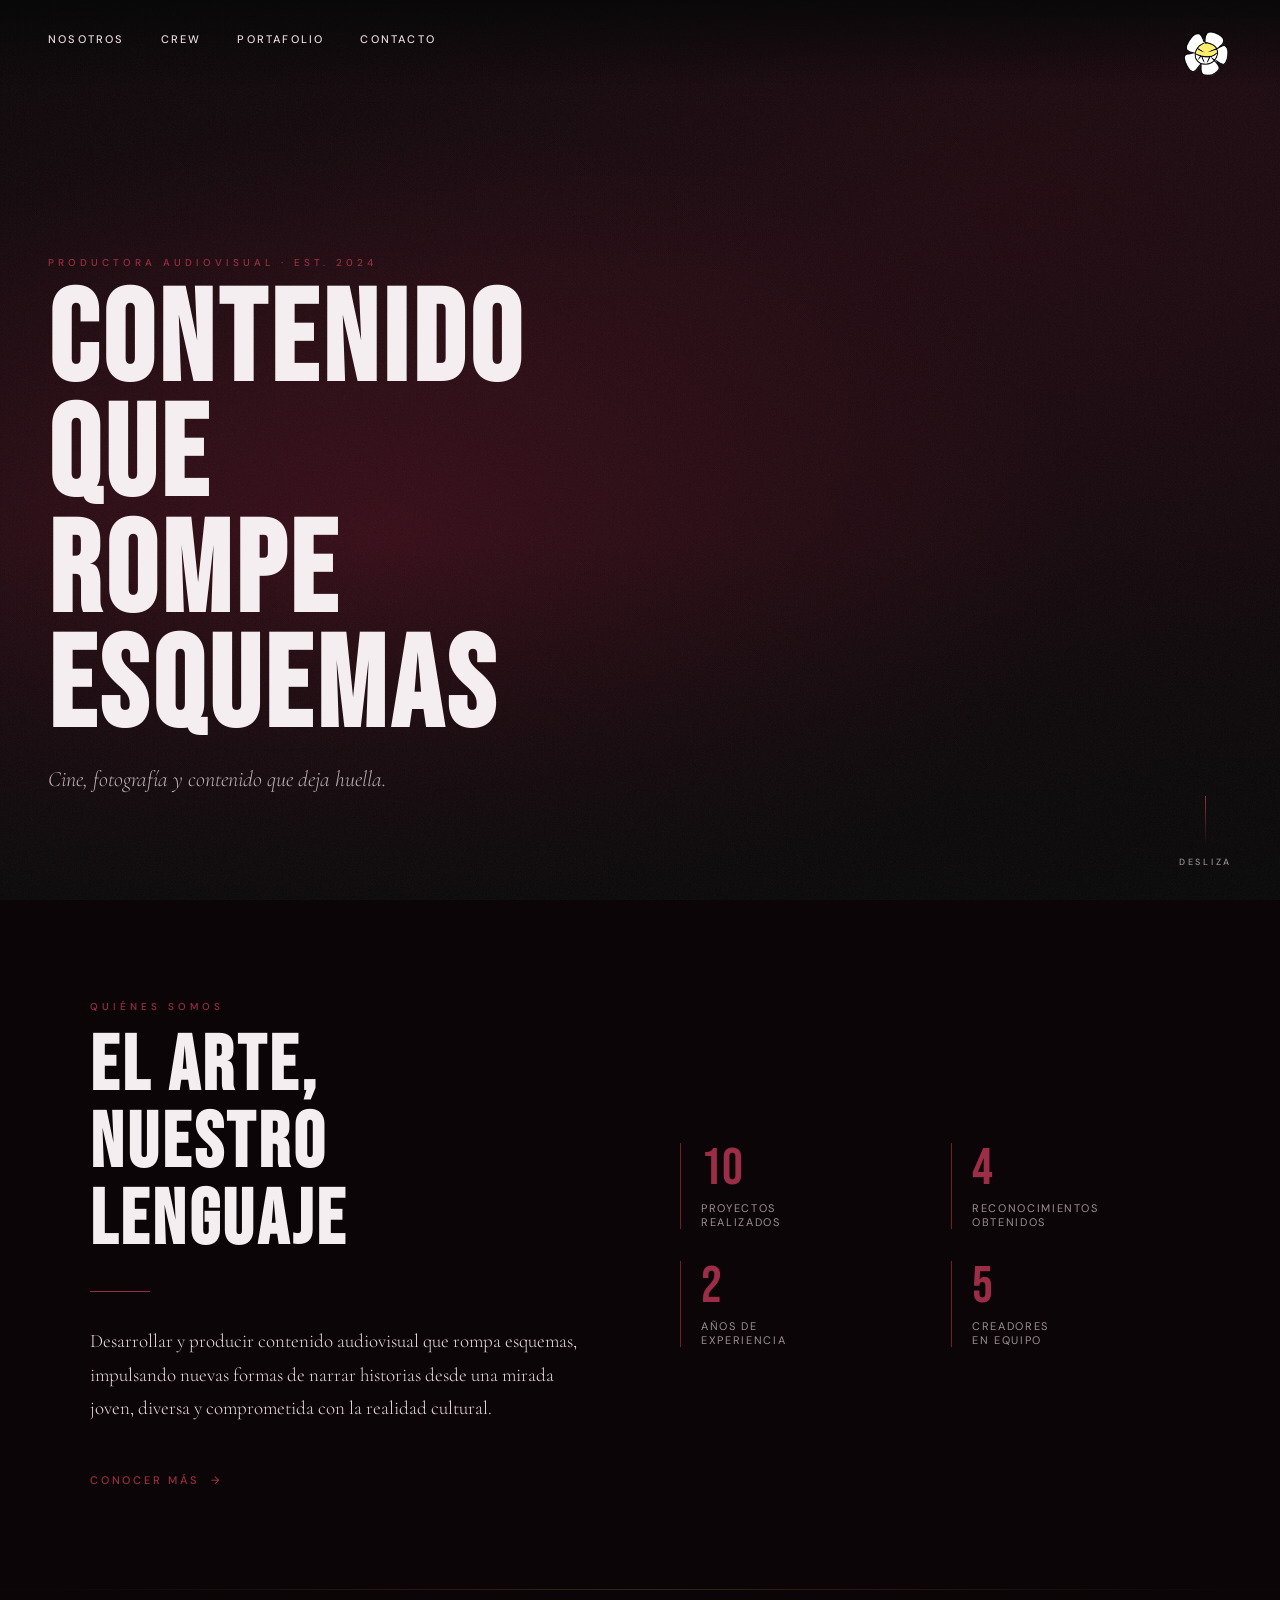
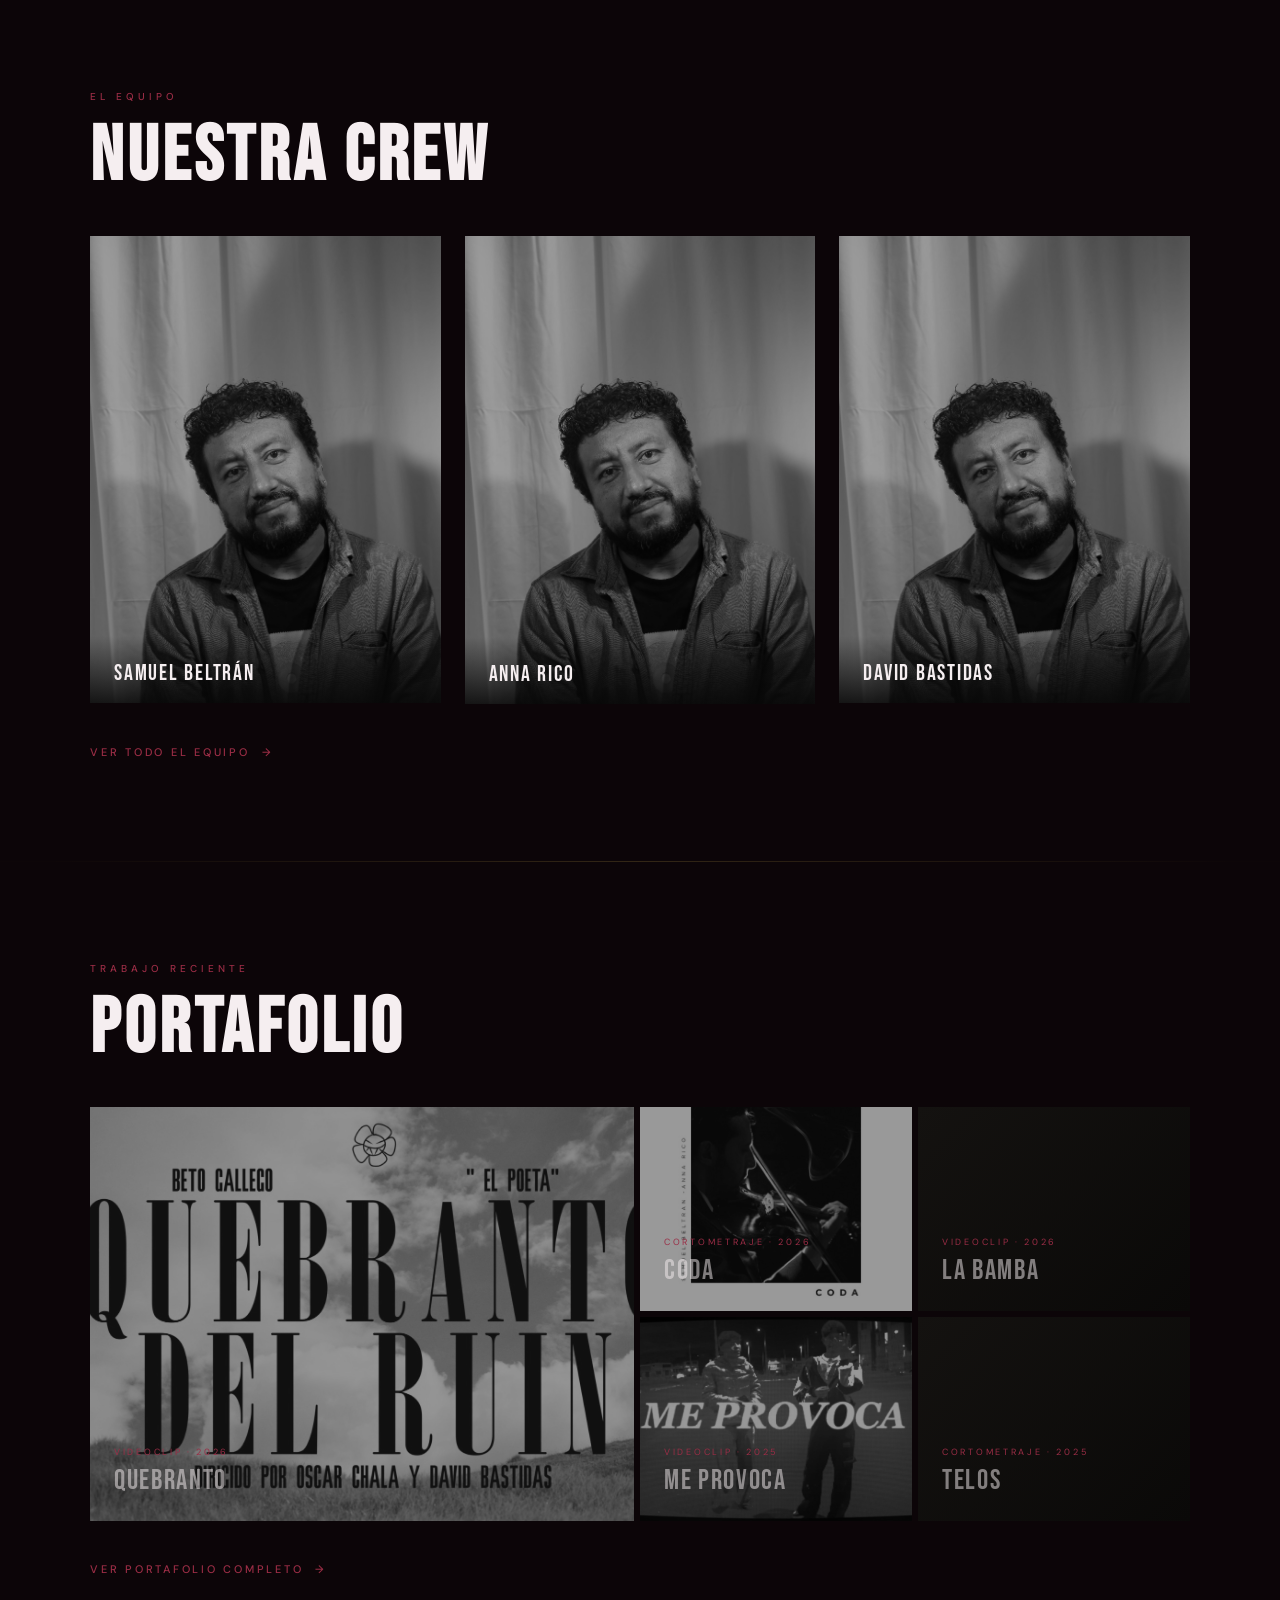
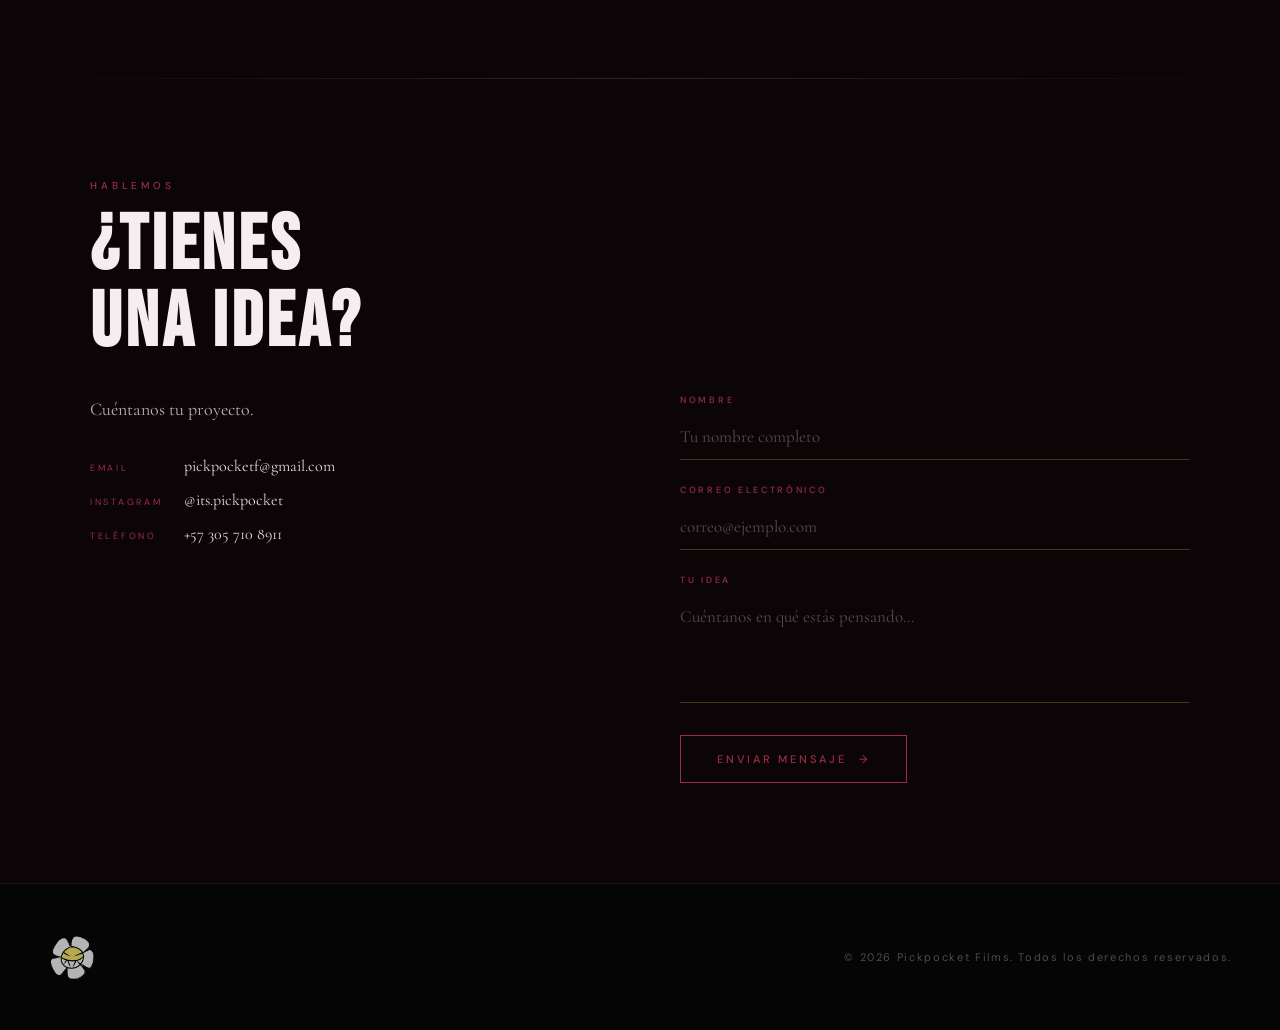
==== index.html @ 710c215a "primer commit" ====
<!DOCTYPE html>
<html lang="es">
<head>
  <meta charset="UTF-8" />
  <meta name="viewport" content="width=device-width, initial-scale=1.0"/>
  <title>PickPocket — Productora Audiovisual</title>
  <link rel="preconnect" href="https://fonts.googleapis.com">
  <link rel="preconnect" href="https://fonts.gstatic.com" crossorigin>
  <link href="https://fonts.googleapis.com/css2?family=Cormorant+Garamond:ital,wght@0,300;0,400;0,600;1,300;1,400&family=Bebas+Neue&family=DM+Sans:wght@300;400;500&display=swap" rel="stylesheet">
  <style>
    *, *::before, *::after { margin: 0; padding: 0; box-sizing: border-box; }

    :root {
      --black: #0d0608;
      --white: #f5eef0;
      --cream: #e8dade;
      --gold: #9b2d46;
      --gold-dim: #6e1f32;
      --gray: #9a8f92;
      --dark-panel: rgba(13,6,8,0.88);
      --font-display: 'Bebas Neue', sans-serif;
      --font-serif: 'Cormorant Garamond', serif;
      --font-body: 'DM Sans', sans-serif;
    }

    html { scroll-behavior: smooth; }

    body {
      background: var(--black);
      color: var(--white);
      font-family: var(--font-body);
      overflow-x: hidden;
    }

    /* ─── NAV ─── */
    nav {
      position: fixed;
      top: 0; left: 0; right: 0;
      z-index: 100;
      display: flex;
      align-items: flex-start;
      justify-content: space-between;
      padding: 28px 48px 0;
      background: linear-gradient(to bottom, rgba(8,8,8,0.9) 0%, transparent 100%);
    }

    .nav-links {
      display: flex;
      gap: 36px;
      padding-top: 4px;
    }

    .nav-links a {
      font-family: var(--font-body);
      font-size: 11px;
      font-weight: 500;
      letter-spacing: 0.2em;
      text-transform: uppercase;
      color: var(--cream);
      text-decoration: none;
      position: relative;
      transition: color 0.3s;
    }

    .nav-links a::after {
      content: '';
      position: absolute;
      bottom: -4px; left: 0;
      width: 0; height: 1px;
      background: var(--gold);
      transition: width 0.3s ease;
    }

    .nav-links a:hover { color: var(--gold); }
    .nav-links a:hover::after { width: 100%; }

    .nav-logo {
      font-family: var(--font-display);
      font-size: 28px;
      letter-spacing: 0.12em;
      color: var(--white);
      text-decoration: none;
      line-height: 1;
    }

    .nav-logo span {
      display: block;
      font-family: var(--font-body);
      font-size: 9px;
      font-weight: 300;
      letter-spacing: 0.35em;
      color: var(--gold);
      text-transform: uppercase;
      margin-top: 4px;
    }

    /* BG VIDEO */
    .hero {
      position: relative;
      width: 100%;
      height: 100vh;
      overflow: hidden;
    }

    .hero-video {
      position: absolute;
      inset: 0;
      width: 100%;
      height: 100%;
      object-fit: cover;
      filter: brightness(0.45) saturate(0.7);
    }

    /* NO VIDEO  */
    .hero-bg-fallback {
      position: absolute;
      inset: 0;
      background: 
        radial-gradient(ellipse at 30% 60%, rgba(80,15,30,0.55) 0%, transparent 55%),
        radial-gradient(ellipse at 80% 20%, rgba(40,8,16,0.5) 0%, transparent 50%),
        linear-gradient(160deg, #0d0608 0%, #1a0a10 40%, #0a0608 100%);
    }

    .hero-overlay {
      position: absolute;
      inset: 0;
      background: linear-gradient(
        to bottom,
        rgba(8,8,8,0.2) 0%,
        transparent 30%,
        transparent 60%,
        rgba(8,8,8,0.8) 100%
      );
    }

    .hero-grain {
      position: absolute;
      inset: 0;
      opacity: 0.06;
      background-image: url("data:image/svg+xml,%3Csvg viewBox='0 0 256 256' xmlns='http://www.w3.org/2000/svg'%3E%3Cfilter id='noise'%3E%3CfeTurbulence type='fractalNoise' baseFrequency='0.9' numOctaves='4' stitchTiles='stitch'/%3E%3C/filter%3E%3Crect width='100%25' height='100%25' filter='url(%23noise)'/%3E%3C/svg%3E");
      background-size: 200px;
      pointer-events: none;
    }

    .hero-content {
      position: absolute;
      bottom: 12vh;
      left: 48px;
      animation: heroFade 1.6s ease forwards;
    }

    @keyframes heroFade {
      from { opacity: 0; transform: translateY(30px); }
      to   { opacity: 1; transform: translateY(0); }
    }

    .hero-eyebrow {
      font-family: var(--font-body);
      font-size: 10px;
      font-weight: 500;
      letter-spacing: 0.4em;
      text-transform: uppercase;
      color: var(--gold);
      margin-bottom: 16px;
    }

    .hero-title {
      font-family: var(--font-display);
      font-size: clamp(64px, 10vw, 130px);
      letter-spacing: 0.04em;
      line-height: 0.9;
      color: var(--white);
      margin-bottom: 20px;
    }

    .hero-sub {
      font-family: var(--font-serif);
      font-style: italic;
      font-size: clamp(16px, 2vw, 22px);
      font-weight: 300;
      color: var(--cream);
      opacity: 0.8;
      max-width: 500px;
    }

    .hero-scroll {
      position: absolute;
      bottom: 32px;
      right: 48px;
      display: flex;
      flex-direction: column;
      align-items: center;
      gap: 10px;
      color: var(--gray);
      font-size: 9px;
      font-weight: 500;
      letter-spacing: 0.3em;
      text-transform: uppercase;
      animation: scrollBob 2.5s ease-in-out infinite;
    }

    @keyframes scrollBob {
      0%, 100% { transform: translateY(0); }
      50% { transform: translateY(8px); }
    }

    .scroll-line {
      width: 1px;
      height: 50px;
      background: linear-gradient(to bottom, var(--gold), transparent);
    }

    /* ─── SECTIONS ─── */
    .section {
      position: relative;
      padding: 100px 48px;
      background: var(--dark-panel);
      backdrop-filter: blur(0px);
    }

    .section:nth-child(even) {
      background: rgba(14,12,9,0.95);
    }

    .section-inner {
      max-width: 1100px;
      margin: 0 auto;
    }

    .section-label {
      font-family: var(--font-body);
      font-size: 10px;
      font-weight: 500;
      letter-spacing: 0.4em;
      text-transform: uppercase;
      color: var(--gold);
      margin-bottom: 16px;
    }

    .section-title {
      font-family: var(--font-display);
      font-size: clamp(42px, 6vw, 80px);
      letter-spacing: 0.05em;
      line-height: 1;
      color: var(--white);
      margin-bottom: 32px;
    }

    .section-body {
      font-family: var(--font-serif);
      font-size: 19px;
      font-weight: 300;
      line-height: 1.75;
      color: var(--cream);
      opacity: 0.85;
      max-width: 680px;
      margin-bottom: 44px;
    }

    .gold-line {
      width: 60px;
      height: 1px;
      background: var(--gold);
      margin-bottom: 32px;
    }

    /* ─── ABOUT ─── */
    .about-grid {
      display: grid;
      grid-template-columns: 1fr 1fr;
      gap: 80px;
      align-items: center;
    }

    .about-stats {
      display: grid;
      grid-template-columns: 1fr 1fr;
      gap: 32px;
    }

    .stat {
      border-left: 1px solid var(--gold-dim);
      padding-left: 20px;
    }

    .stat-num {
      font-family: var(--font-display);
      font-size: 52px;
      color: var(--gold);
      line-height: 1;
    }

    .stat-label {
      font-family: var(--font-body);
      font-size: 11px;
      letter-spacing: 0.15em;
      text-transform: uppercase;
      color: var(--gray);
      margin-top: 6px;
    }

    /* ─── CREW ─── */
    .crew-grid {
      display: grid;
      grid-template-columns: repeat(3, 1fr);
      gap: 24px;
      margin-top: 40px;
    }

    .crew-card {
      position: relative;
      overflow: hidden;
      aspect-ratio: 3/4;
      background: #111;
      cursor: pointer;
    }

    .crew-card-bg {
      position: absolute;
      inset: 0;
      transition: transform 0.6s ease;
    }

    .crew-card:hover .crew-card-bg { transform: scale(1.05); }

    .crew-card-img {
      width: 100%;
      height: 100%;
      object-fit: cover;
      object-position: center top;
      /* Arranca en blanco y negro completo */
      filter: grayscale(1) brightness(0.7);
      transition: filter 0.5s ease, transform 0.6s ease;
    }

    /* Al hover: imagen en color */
    .crew-card:hover .crew-card-img {
      filter: grayscale(0) brightness(0.85);
    }

    .crew-card-placeholder {
      width: 100%;
      height: 100%;
      background: linear-gradient(160deg, #1c1810 0%, #0e0c09 100%);
      display: flex;
      align-items: center;
      justify-content: center;
      font-family: var(--font-display);
      font-size: 48px;
      color: var(--gold-dim);
      opacity: 0.5;
    }

    .crew-info {
      position: absolute;
      bottom: 0; left: 0; right: 0;
      padding: 24px;
      background: linear-gradient(to top, rgba(8,8,8,0.95), transparent);
      transform: translateY(8px);
      transition: transform 0.3s ease;
    }

    .crew-card:hover .crew-info { transform: translateY(0); }

    .crew-name {
      font-family: var(--font-display);
      font-size: 22px;
      letter-spacing: 0.08em;
      color: var(--white);
    }

    .crew-role {
      font-family: var(--font-body);
      font-size: 10px;
      letter-spacing: 0.25em;
      text-transform: uppercase;
      color: var(--gold);
      margin-top: 4px;
    }

    /* ─── PORTFOLIO ─── */
    .portfolio-grid {
      display: grid;
      grid-template-columns: 2fr 1fr 1fr;
      grid-template-rows: auto auto;
      gap: 6px;
      margin-top: 40px;
    }

    .port-item {
      position: relative;
      overflow: hidden;
      background: #111;
      cursor: pointer;
    }

    .port-item:first-child {
      grid-row: 1 / 3;
      aspect-ratio: unset;
      min-height: 400px;
    }

    .port-item:not(:first-child) { aspect-ratio: 4/3; }

    .port-placeholder {
      /* El placeholder ya no se escala — ahora es solo el contenedor del texto */
      position: relative;
      width: 100%;
      height: 100%;
      min-height: inherit;
      background: transparent;
      display: flex;
      align-items: flex-end;
      padding: 24px;
      z-index: 1;
    }

    /* La imagen de fondo se escala al hover */
    .port-item > img {
      position: absolute;
      inset: 0;
      width: 100%;
      height: 100%;
      object-fit: cover;
      object-position: center;
      filter: grayscale(1) brightness(0.6);
      transition: filter 0.5s ease, transform 0.6s ease;
    }

    .port-item:hover > img {
      filter: grayscale(0) brightness(0.75);
      transform: scale(1.04);
    }

    /* Fallback oscuro cuando no hay imagen */
    .port-item-bg {
      position: absolute;
      inset: 0;
      background: linear-gradient(135deg, #141210 0%, #0a0908 100%);
    }

    .port-label {
      font-family: var(--font-display);
      font-size: 28px;
      letter-spacing: 0.06em;
      color: var(--white);
      opacity: 0.5;
      transition: opacity 0.3s;
    }

    .port-item:hover .port-label { opacity: 1; }

    .port-tag {
      font-family: var(--font-body);
      font-size: 9px;
      letter-spacing: 0.3em;
      text-transform: uppercase;
      color: var(--gold);
      margin-bottom: 6px;
    }

    .port-overlay {
      position: absolute;
      inset: 0;
      background: rgba(8,8,8,0);
      transition: background 0.3s;
      display: flex;
      align-items: center;
      justify-content: center;
    }

    .port-item:hover .port-overlay { background: rgba(8,8,8,0.3); }

    .port-plus {
      width: 48px; height: 48px;
      border: 1px solid var(--gold);
      border-radius: 50%;
      display: flex; align-items: center; justify-content: center;
      color: var(--gold);
      font-size: 24px;
      opacity: 0;
      transform: scale(0.8);
      transition: all 0.3s;
    }

    .port-item:hover .port-plus { opacity: 1; transform: scale(1); }

    /* ─── CONTACT ─── */
    .contact-layout {
      display: grid;
      grid-template-columns: 1fr 1fr;
      gap: 80px;
      align-items: start;
    }

    .contact-info p {
      font-family: var(--font-serif);
      font-size: 18px;
      line-height: 1.7;
      color: var(--cream);
      opacity: 0.8;
      margin-bottom: 32px;
    }

    .contact-detail {
      display: flex;
      flex-direction: column;
      gap: 14px;
    }

    .contact-row {
      display: flex;
      gap: 14px;
      align-items: baseline;
    }

    .contact-row-label {
      font-size: 9px;
      letter-spacing: 0.3em;
      text-transform: uppercase;
      color: var(--gold);
      min-width: 80px;
    }

    .contact-row-val {
      font-family: var(--font-serif);
      font-size: 16px;
      color: var(--cream);
    }

    .contact-form {
      display: flex;
      flex-direction: column;
      gap: 24px;
    }

    .form-field {
      display: flex;
      flex-direction: column;
      gap: 8px;
    }

    .form-field label {
      font-size: 9px;
      font-weight: 500;
      letter-spacing: 0.3em;
      text-transform: uppercase;
      color: var(--gold);
    }

    .form-field input,
    .form-field textarea {
      background: transparent;
      border: none;
      border-bottom: 1px solid rgba(201,168,76,0.3);
      padding: 12px 0;
      color: var(--white);
      font-family: var(--font-serif);
      font-size: 17px;
      outline: none;
      transition: border-color 0.3s;
      width: 100%;
      resize: none;
    }

    .form-field input:focus,
    .form-field textarea:focus {
      border-bottom-color: var(--gold);
    }

    .form-field input::placeholder,
    .form-field textarea::placeholder {
      color: var(--gray);
      opacity: 0.5;
    }

    .btn-send {
      display: inline-flex;
      align-items: center;
      gap: 14px;
      background: transparent;
      border: 1px solid var(--gold);
      color: var(--gold);
      font-family: var(--font-body);
      font-size: 11px;
      font-weight: 500;
      letter-spacing: 0.3em;
      text-transform: uppercase;
      padding: 16px 36px;
      cursor: pointer;
      transition: all 0.3s ease;
      align-self: flex-start;
      margin-top: 8px;
    }

    .btn-send:hover {
      background: var(--gold);
      color: var(--black);
    }

    .btn-send .arrow { transition: transform 0.3s; }
    .btn-send:hover .arrow { transform: translateX(6px); }

    /* ─── CTA LINKS ─── */
    .cta-link {
      display: inline-flex;
      align-items: center;
      gap: 12px;
      font-family: var(--font-body);
      font-size: 11px;
      font-weight: 500;
      letter-spacing: 0.25em;
      text-transform: uppercase;
      color: var(--gold);
      text-decoration: none;
      transition: gap 0.3s;
    }

    .cta-link:hover { gap: 20px; }

    /* ─── FOOTER ─── */
    footer {
      background: #050505;
      padding: 48px;
      display: flex;
      justify-content: space-between;
      align-items: center;
      border-top: 1px solid rgba(201,168,76,0.12);
    }

    .footer-logo {
      font-family: var(--font-display);
      font-size: 22px;
      letter-spacing: 0.15em;
      color: var(--gold-dim);
    }

    .footer-copy {
      font-size: 11px;
      letter-spacing: 0.15em;
      color: var(--gray);
      opacity: 0.5;
    }

    /* ─── SEPARATOR ─── */
    .sep {
      height: 1px;
      background: linear-gradient(to right, transparent, rgba(201,168,76,0.2), transparent);
      margin: 0 48px;
    }
  </style>
</head>
<body>

  <!-- NAV -->
  <nav>
    <div class="nav-links">
      <a href="nosotros.html">Nosotros</a>
      <a href="crew.html">Crew</a>
      <a href="portafolio.html">Portafolio</a>
      <a href="contacto.html">Contacto</a>
    </div>
    <a href="index.html" class="nav-logo">
      
      
      <img src="Images/logo.png" alt="Logo" style="height: 50px;width: auto;">
    </a>
  </nav>

  <!-- BG VIDEO -->
  <section class="hero">
    <div class="hero-bg-fallback"></div>
    <!-- reemplasar src -->
 <video class="hero-video" autoplay muted loop playsinline poster="">
       <source src="Images/meprovoca.mp4" type="video/mp4">
    </video>

    <div class="hero-overlay"></div>
    <div class="hero-grain"></div>

    <div class="hero-content">
      <p class="hero-eyebrow">Productora Audiovisual · Est. 2024</p>
      <h1 class="hero-title">CONTENIDO<br>QUE<br>ROMPE<br>ESQUEMAS</h1>
      <p class="hero-sub">Cine, fotografía y contenido que deja huella.</p>
    </div>

    <div class="hero-scroll">
      <div class="scroll-line"></div>
      Desliza
    </div>
  </section>

  <!-- ABOUT PREVIEW -->
  <section class="section" id="sobre-nosotros">
    <div class="section-inner">
      <div class="about-grid">
        <div>
          <p class="section-label">Quiénes somos</p>
          <h2 class="section-title"> EL ARTE,<br>NUESTRO LENGUAJE</h2>
          <div class="gold-line"></div>
          <p class="section-body">
          Desarrollar y producir contenido audiovisual que rompa esquemas, 
           impulsando nuevas formas de narrar historias desde una mirada joven, 
           diversa y comprometida con la realidad cultural.
          </p>
          <a href="nosotros.html" class="cta-link">
            Conocer más <span class="arrow">→</span>
          </a>
        </div>
        <div class="about-stats">
          <div class="stat">
            <div class="stat-num">10</div>
            <div class="stat-label">Proyectos<br>realizados</div>
          </div>
          <div class="stat">
            <div class="stat-num">4</div>
            <div class="stat-label">Reconocimientos<br>obtenidos</div>
          </div>
          <div class="stat">
            <div class="stat-num">2</div>
            <div class="stat-label">Años de<br>experiencia</div>
          </div>
          <div class="stat">
            <div class="stat-num">5</div>
            <div class="stat-label">Creadores<br>en equipo</div>
          </div>
        </div>
      </div>
    </div>
  </section>

  <div class="sep"></div>

  <!-- CREW PREVIEW -->
  <section class="section">
    <div class="section-inner">
      <p class="section-label">El equipo</p>
      <h2 class="section-title">NUESTRA CREW</h2>
      <div class="crew-grid">

        <div class="crew-card">
          <div class="crew-card-bg">
            <img src="Images/p.jpeg" alt="" class="crew-card-img">
  </div>
          <div class="crew-info">
            
            <div class="crew-name">SAMUEL BELTRÁN</div>
          </div>
        </div>
        <div class="crew-card">
          <div class="crew-card-bg">
            <img src="Images/p.jpeg" alt="" class="crew-card-img">
          </div>
          <div class="crew-info">
            <div class="crew-name">ANNA RICO</div>
          </div>
        </div>
        <div class="crew-card">
          <div class="crew-card-bg">
    
            <img src="Images/p.jpeg" alt="" class="crew-card-img">
          </div>
          <div class="crew-info">
            <div class="crew-name">DAVID BASTIDAS</div>
          </div>
        </div>
      </div>
      <div style="margin-top: 36px;">
        <a href="crew.html" class="cta-link">Ver todo el equipo <span class="arrow">→</span></a>
      </div>
    </div>
  </section>

  <div class="sep"></div>

  <!-- PORTFOLIO PREVIEW -->
  <section class="section">
    <div class="section-inner">
      <p class="section-label">Trabajo reciente</p>
      <h2 class="section-title">PORTAFOLIO</h2>
      <div class="portfolio-grid">
        <div class="port-item">
          <img src="Images/quebranto.jpeg" alt="QUEBRANTO">
          <div class="port-placeholder">
            <div>
              <div class="port-tag">Videoclip · 2026</div>
              <div class="port-label">QUEBRANTO</div>
            </div>
          </div>
          <div class="port-overlay"><div class="port-plus">+</div></div>
        </div>
        <div class="port-item">
          <img src="Images/coda.jpeg" alt="CODA">
          <div class="port-placeholder">
            <div>
              <div class="port-tag">Cortometraje · 2026</div>
              <div class="port-label">CODA</div>
            </div>
          </div>
          <div class="port-overlay"><div class="port-plus">+</div></div>
        </div>
        <div class="port-item">
          <div class="port-item-bg"></div>
          <div class="port-placeholder">
            <div>
              <div class="port-tag">Videoclip · 2026</div>
              <div class="port-label">LA BAMBA</div>
            </div>
          </div>
          <div class="port-overlay"><div class="port-plus">+</div></div>
        </div>
        <div class="port-item">
           <img src="Images/me_provoca.jpeg" alt="CODA">
          <div class="port-placeholder">
            <div>
              <div class="port-tag">Videoclip · 2025</div>
              <div class="port-label">ME PROVOCA</div>
            </div>
          </div>
          <div class="port-overlay"><div class="port-plus">+</div></div>
        </div>
        <div class="port-item">
          <div class="port-item-bg"></div>
          <div class="port-placeholder">
            <div>
              <div class="port-tag">Cortometraje · 2025</div>
              <div class="port-label">TELOS</div>
            </div>
          </div>
          <div class="port-overlay"><div class="port-plus">+</div></div>
        </div>
      </div>
      <div style="margin-top: 36px;">
        <a href="portafolio.html" class="cta-link">Ver portafolio completo <span class="arrow">→</span></a>
      </div>
    </div>
  </section>

  <div class="sep"></div>

  <!-- CONTACT PREVIEW -->
  <section class="section" id="contacto">
    <div class="section-inner">
      <p class="section-label">Hablemos</p>
      <h2 class="section-title">¿TIENES<br>UNA IDEA?</h2>
      <div class="contact-layout">
        <div class="contact-info">
          <p>
            Cuéntanos tu proyecto.
          </p>
          <div class="contact-detail">
            <div class="contact-row">
              <span class="contact-row-label">Email</span>
              <span class="contact-row-val">pickpocketf@gmail.com</span>
            </div>
            <div class="contact-row">
              <span class="contact-row-label">Instagram</span>
              <span class="contact-row-val">@its.pickpocket</span>
            </div>
            <div class="contact-row">
              <span class="contact-row-label">Teléfono</span>
              <span class="contact-row-val">+57 305 710 8911</span>
            </div>
          
          </div>
        </div>
        <form class="contact-form" onsubmit="return false;">
          <div class="form-field">
            <label>Nombre</label>
            <input type="text" placeholder="Tu nombre completo" />
          </div>
          <div class="form-field">
            <label>Correo electrónico</label>
            <input type="email" placeholder="correo@ejemplo.com" />
          </div>
          <div class="form-field">
            <label>Tu idea</label>
            <textarea rows="4" placeholder="Cuéntanos en qué estás pensando..."></textarea>
          </div>
          <button class="btn-send" type="submit">
            <a href="contacto.html" class="cta-link">Enviar mensaje <span class="arrow">→</span></a>
          </button>
        </form>
      </div>
    </div>
  </section>

  <!-- FOOTER -->
  <footer>
    <img src="Images/logo.png" alt="Logo" style= "height: 50px;width: auto; opacity: 0.7;">
    <div class="footer-copy">© 2026 Pickpocket Films. Todos los derechos reservados.</div>
  </footer>

   <!-- ─── SCROLL ANIMATIONS ─── -->
  <style>
    .reveal {
      opacity: 0;
      transform: translateY(40px);
      transition: opacity 0.75s ease, transform 0.75s ease;
    }
    .reveal.reveal-left  { transform: translateX(-40px); }
    .reveal.reveal-right { transform: translateX(40px); }
    .reveal.reveal-scale { transform: scale(0.94); }
    .reveal.visible      { opacity: 1; transform: none; }
    .reveal-delay-1 { transition-delay: 0.1s; }
    .reveal-delay-2 { transition-delay: 0.2s; }
    .reveal-delay-3 { transition-delay: 0.3s; }
  </style>
 
  <script>
    const observer = new IntersectionObserver((entries) => {
      entries.forEach(entry => {
        if (entry.isIntersecting) {
          entry.target.classList.add('visible');
          observer.unobserve(entry.target);
        }
      });
    }, { threshold: 0.15, rootMargin: '0px 0px -40px 0px' });
 
    document.querySelectorAll([
      '.section-label', '.section-title', '.section-body',
      '.gold-line', '.stat', '.crew-card', '.port-item',
      '.cta-link', '.contact-info', '.contact-form', '.sep'
    ].join(',')).forEach(el => {
      el.classList.add('reveal');
 
      if (el.classList.contains('crew-card') || el.classList.contains('stat')) {
        const pos = Array.from(el.parentElement.children).indexOf(el);
        if (pos === 1) el.classList.add('reveal-delay-1');
        if (pos === 2) el.classList.add('reveal-delay-2');
        if (pos === 3) el.classList.add('reveal-delay-3');
      }
      if (el.classList.contains('port-item')) {
        el.classList.add('reveal-scale');
        const pos = Array.from(el.parentElement.children).indexOf(el);
        if (pos === 1) el.classList.add('reveal-delay-1');
        if (pos === 2) el.classList.add('reveal-delay-2');
      }
      if (el.classList.contains('contact-info')) el.classList.add('reveal-left');
      if (el.classList.contains('contact-form'))  el.classList.add('reveal-right');
 
      observer.observe(el);
    });
  </script>

</body>
</html>
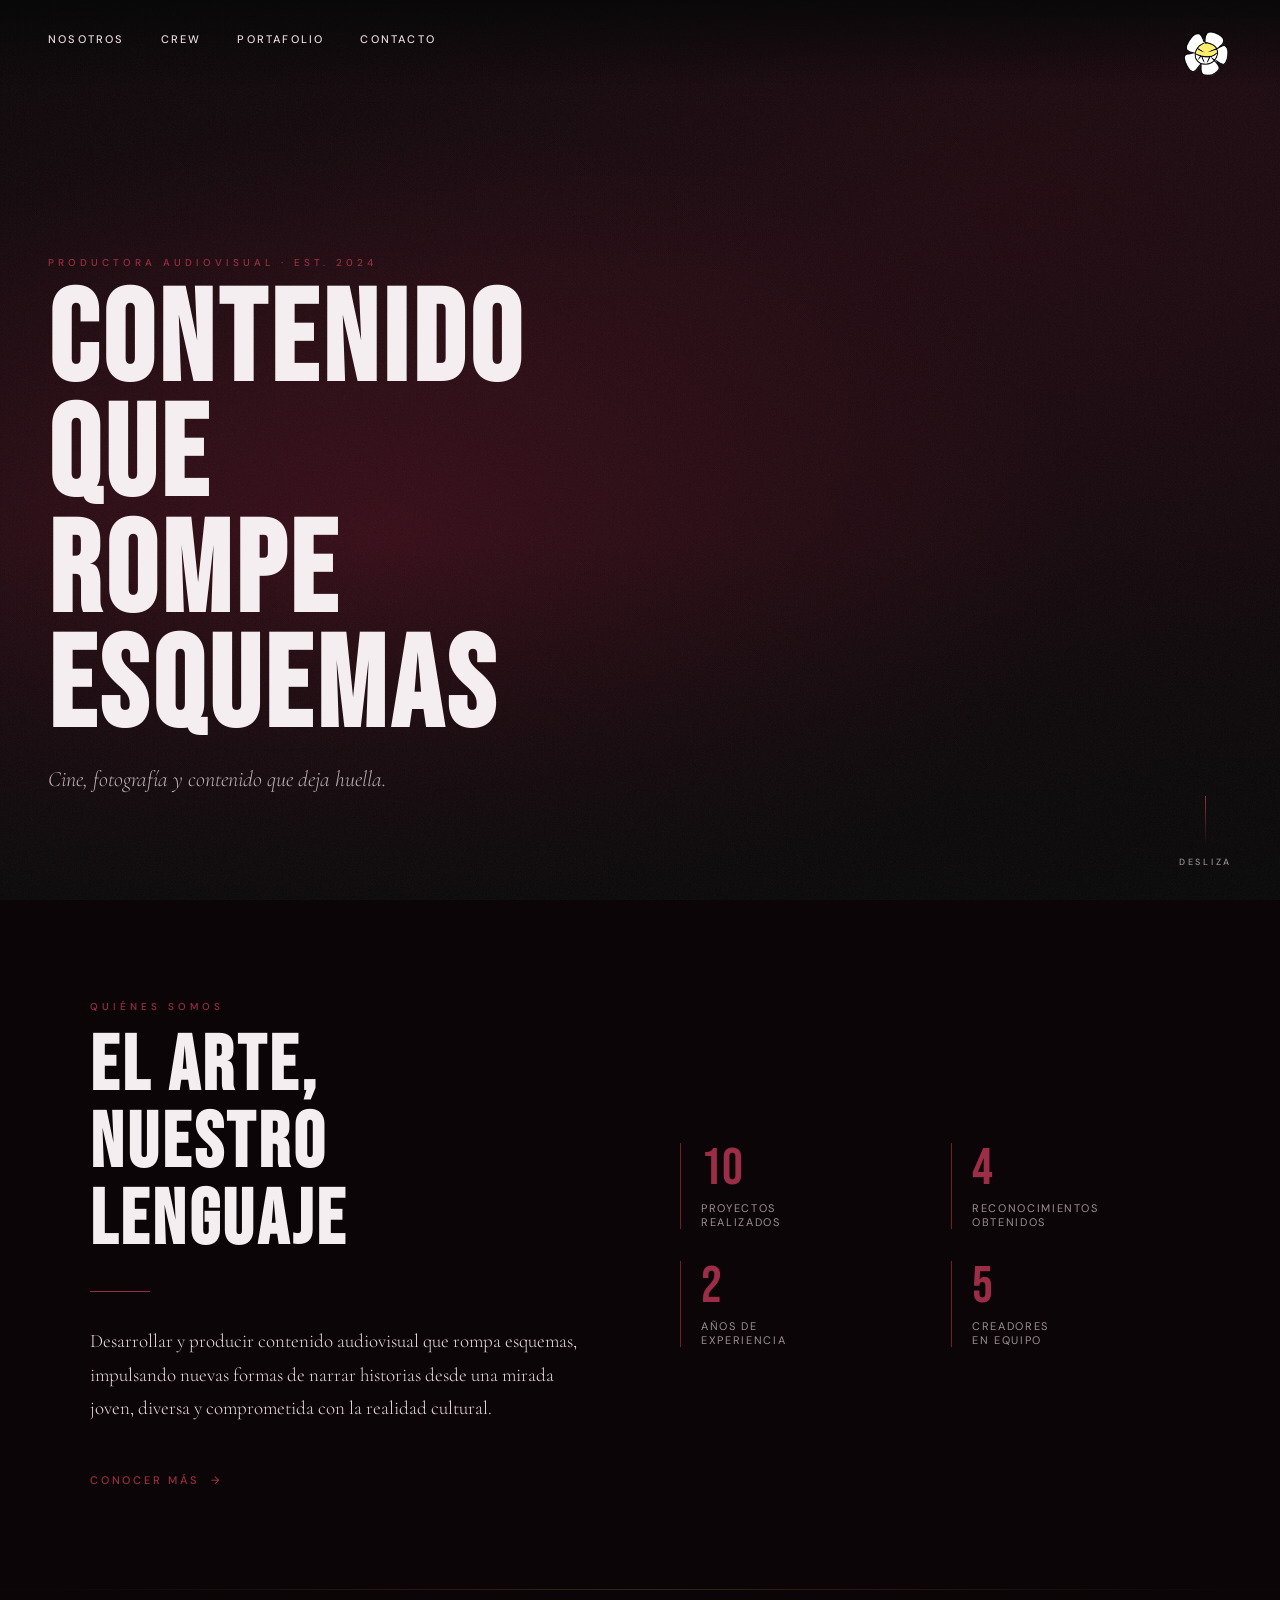
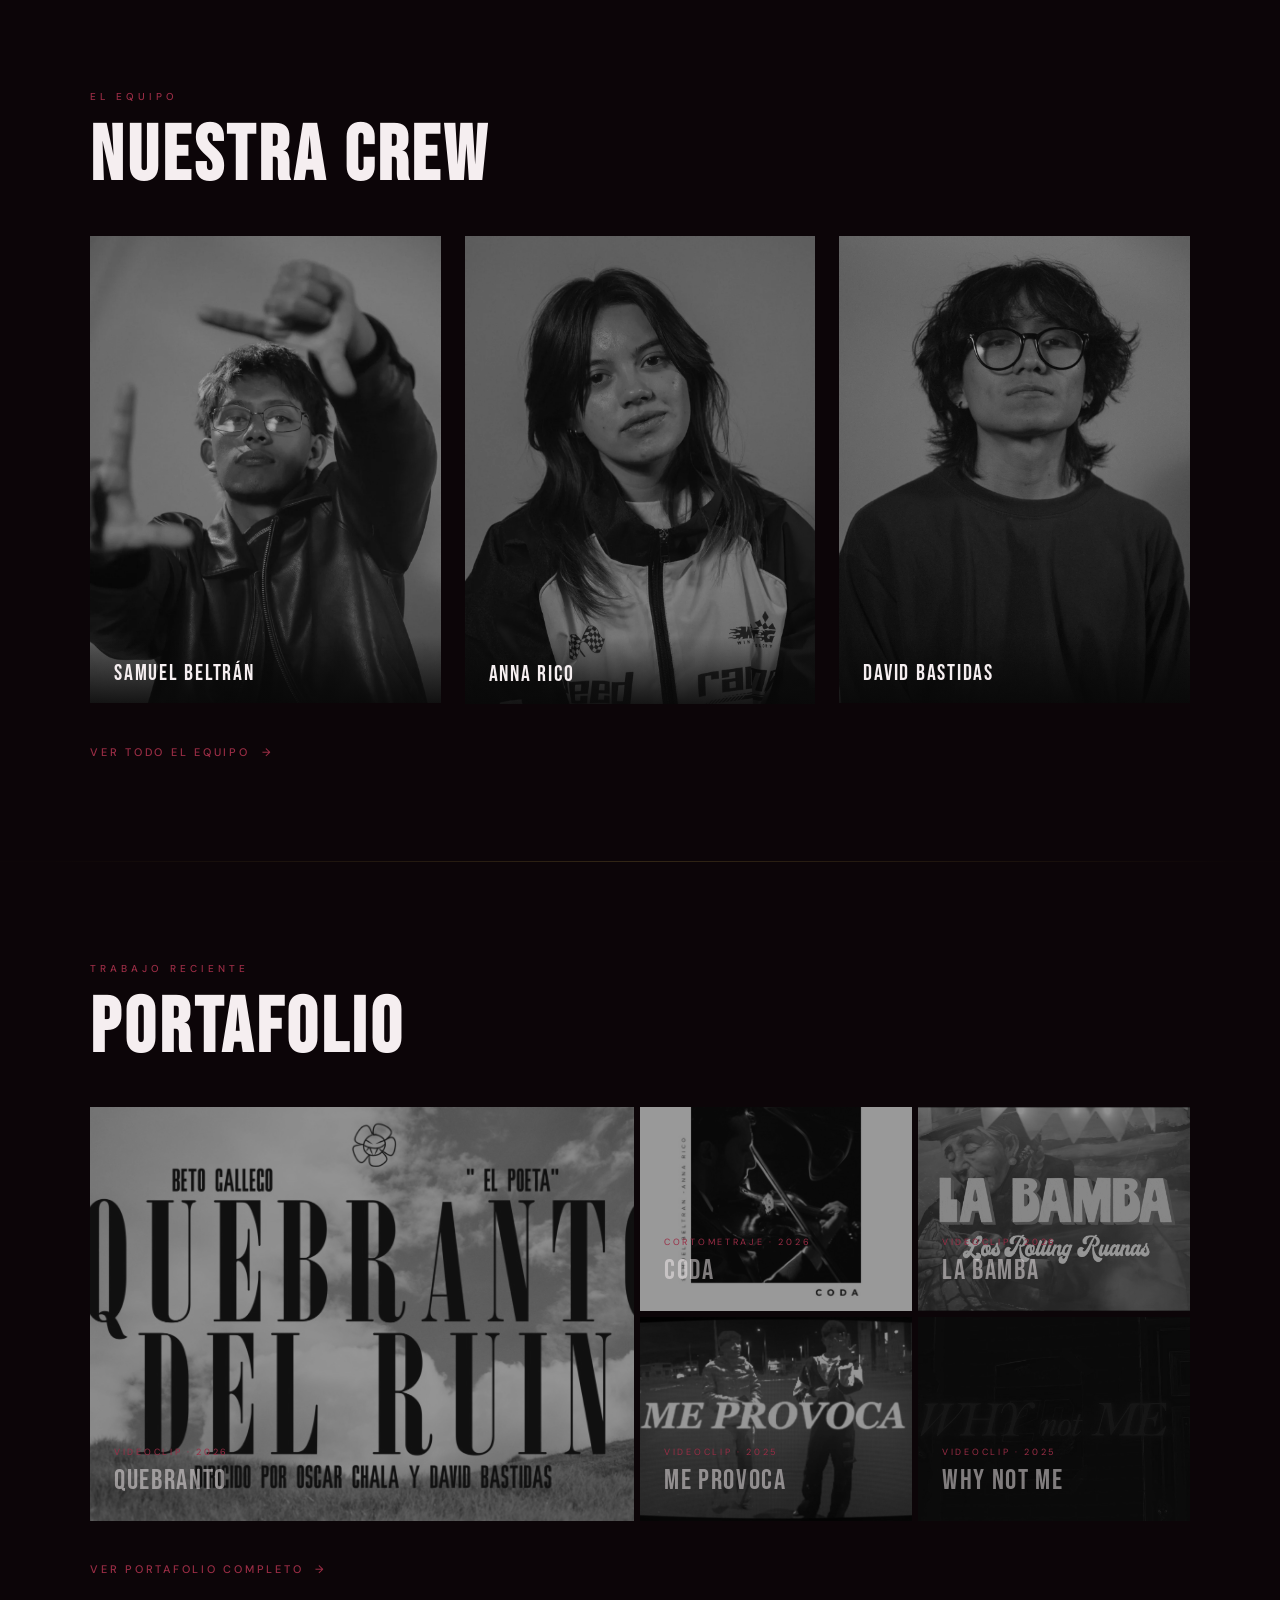
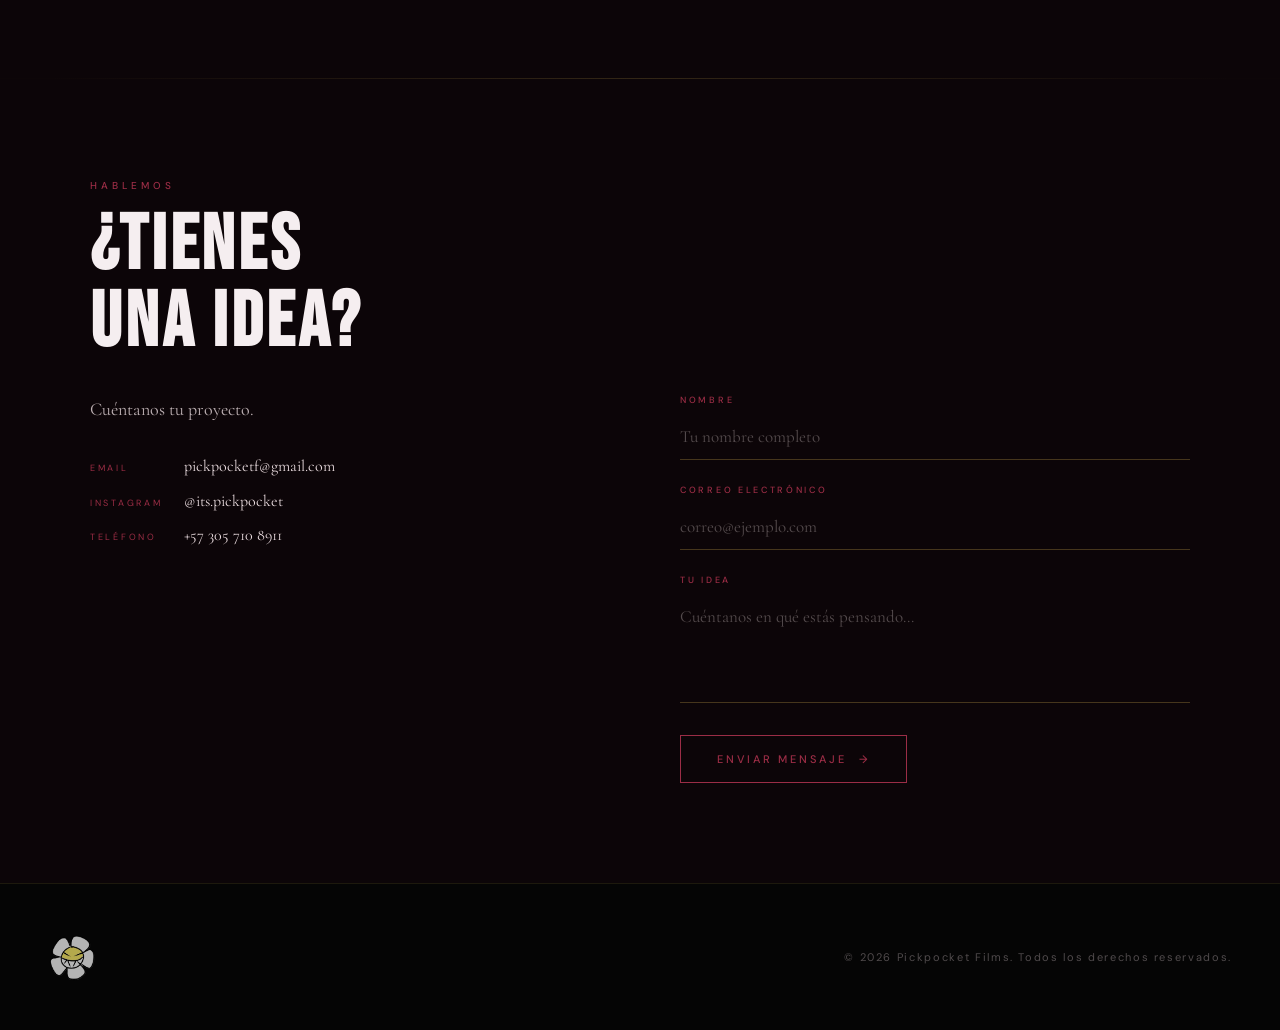
==== commit e129ed41: "version CASI final" ====
--- a/index.html
+++ b/index.html
@@ -328,12 +328,12 @@
       height: 100%;
       object-fit: cover;
       object-position: center top;
-      /* Arranca en blanco y negro completo */
+      
       filter: grayscale(1) brightness(0.7);
       transition: filter 0.5s ease, transform 0.6s ease;
     }
 
-    /* Al hover: imagen en color */
+    
     .crew-card:hover .crew-card-img {
       filter: grayscale(0) brightness(0.85);
     }
@@ -403,7 +403,7 @@
     .port-item:not(:first-child) { aspect-ratio: 4/3; }
 
     .port-placeholder {
-      /* El placeholder ya no se escala — ahora es solo el contenedor del texto */
+      
       position: relative;
       width: 100%;
       height: 100%;
@@ -415,7 +415,7 @@
       z-index: 1;
     }
 
-    /* La imagen de fondo se escala al hover */
+  
     .port-item > img {
       position: absolute;
       inset: 0;
@@ -432,7 +432,7 @@
       transform: scale(1.04);
     }
 
-    /* Fallback oscuro cuando no hay imagen */
+    /* Fallback cuando no imagen */
     .port-item-bg {
       position: absolute;
       inset: 0;
@@ -670,7 +670,6 @@
   <!-- BG VIDEO -->
   <section class="hero">
     <div class="hero-bg-fallback"></div>
-    <!-- reemplasar src -->
  <video class="hero-video" autoplay muted loop playsinline poster="">
        <source src="Images/meprovoca.mp4" type="video/mp4">
     </video>
@@ -736,11 +735,11 @@
     <div class="section-inner">
       <p class="section-label">El equipo</p>
       <h2 class="section-title">NUESTRA CREW</h2>
-      <div class="crew-grid">
+      <div class="crew-grid" style="cursor:pointer;" onclick="window.location.href='crew.html'">
 
         <div class="crew-card">
           <div class="crew-card-bg">
-            <img src="Images/p.jpeg" alt="" class="crew-card-img">
+            <img src="Images/negruel.jpg" alt="" class="crew-card-img">
   </div>
           <div class="crew-info">
             
@@ -749,7 +748,7 @@
         </div>
         <div class="crew-card">
           <div class="crew-card-bg">
-            <img src="Images/p.jpeg" alt="" class="crew-card-img">
+            <img src="Images/ana.jpg" alt="" class="crew-card-img">
           </div>
           <div class="crew-info">
             <div class="crew-name">ANNA RICO</div>
@@ -758,7 +757,7 @@
         <div class="crew-card">
           <div class="crew-card-bg">
     
-            <img src="Images/p.jpeg" alt="" class="crew-card-img">
+            <img src="Images/david.jpg" alt="" class="crew-card-img">
           </div>
           <div class="crew-info">
             <div class="crew-name">DAVID BASTIDAS</div>
@@ -779,7 +778,7 @@
       <p class="section-label">Trabajo reciente</p>
       <h2 class="section-title">PORTAFOLIO</h2>
       <div class="portfolio-grid">
-        <div class="port-item">
+        <div class="port-item" onclick="window.location.href='portafolio.html#proyecto-1'" style="cursor:pointer;">
           <img src="Images/quebranto.jpeg" alt="QUEBRANTO">
           <div class="port-placeholder">
             <div>
@@ -789,7 +788,7 @@
           </div>
           <div class="port-overlay"><div class="port-plus">+</div></div>
         </div>
-        <div class="port-item">
+        <div class="port-item" onclick="window.location.href='portafolio.html#proyecto-2'" style="cursor:pointer;">
           <img src="Images/coda.jpeg" alt="CODA">
           <div class="port-placeholder">
             <div>
@@ -799,8 +798,8 @@
           </div>
           <div class="port-overlay"><div class="port-plus">+</div></div>
         </div>
-        <div class="port-item">
-          <div class="port-item-bg"></div>
+        <div class="port-item" onclick="window.location.href='portafolio.html#proyecto-3'" style="cursor:pointer;">
+           <img src="Images/labamba.jpg" alt="LA BAMBA">
           <div class="port-placeholder">
             <div>
               <div class="port-tag">Videoclip · 2026</div>
@@ -809,8 +808,8 @@
           </div>
           <div class="port-overlay"><div class="port-plus">+</div></div>
         </div>
-        <div class="port-item">
-           <img src="Images/me_provoca.jpeg" alt="CODA">
+        <div class="port-item" onclick="window.location.href='portafolio.html#proyecto-4'" style="cursor:pointer;">
+           <img src="Images/me_provoca.jpeg" alt="ME PROVOCA">
           <div class="port-placeholder">
             <div>
               <div class="port-tag">Videoclip · 2025</div>
@@ -819,12 +818,12 @@
           </div>
           <div class="port-overlay"><div class="port-plus">+</div></div>
         </div>
-        <div class="port-item">
-          <div class="port-item-bg"></div>
+        <div class="port-item" onclick="window.location.href='portafolio.html#proyecto-5'" style="cursor:pointer;">
+          <img src="Images/whynotme.jpg" alt="WHY NOT ME">
           <div class="port-placeholder">
             <div>
-              <div class="port-tag">Cortometraje · 2025</div>
-              <div class="port-label">TELOS</div>
+              <div class="port-tag">Videoclip · 2025</div>
+              <div class="port-label">WHY NOT ME</div>
             </div>
           </div>
           <div class="port-overlay"><div class="port-plus">+</div></div>
@@ -855,7 +854,9 @@
             </div>
             <div class="contact-row">
               <span class="contact-row-label">Instagram</span>
-              <span class="contact-row-val">@its.pickpocket</span>
+             <a href="https://www.instagram.com/its.pickpocket" target="_blank" style="text-decoration:none; color:inherit;">
+                <span class="contact-row-val">@its.pickpocket</span>
+              </a>
             </div>
             <div class="contact-row">
               <span class="contact-row-label">Teléfono</span>
